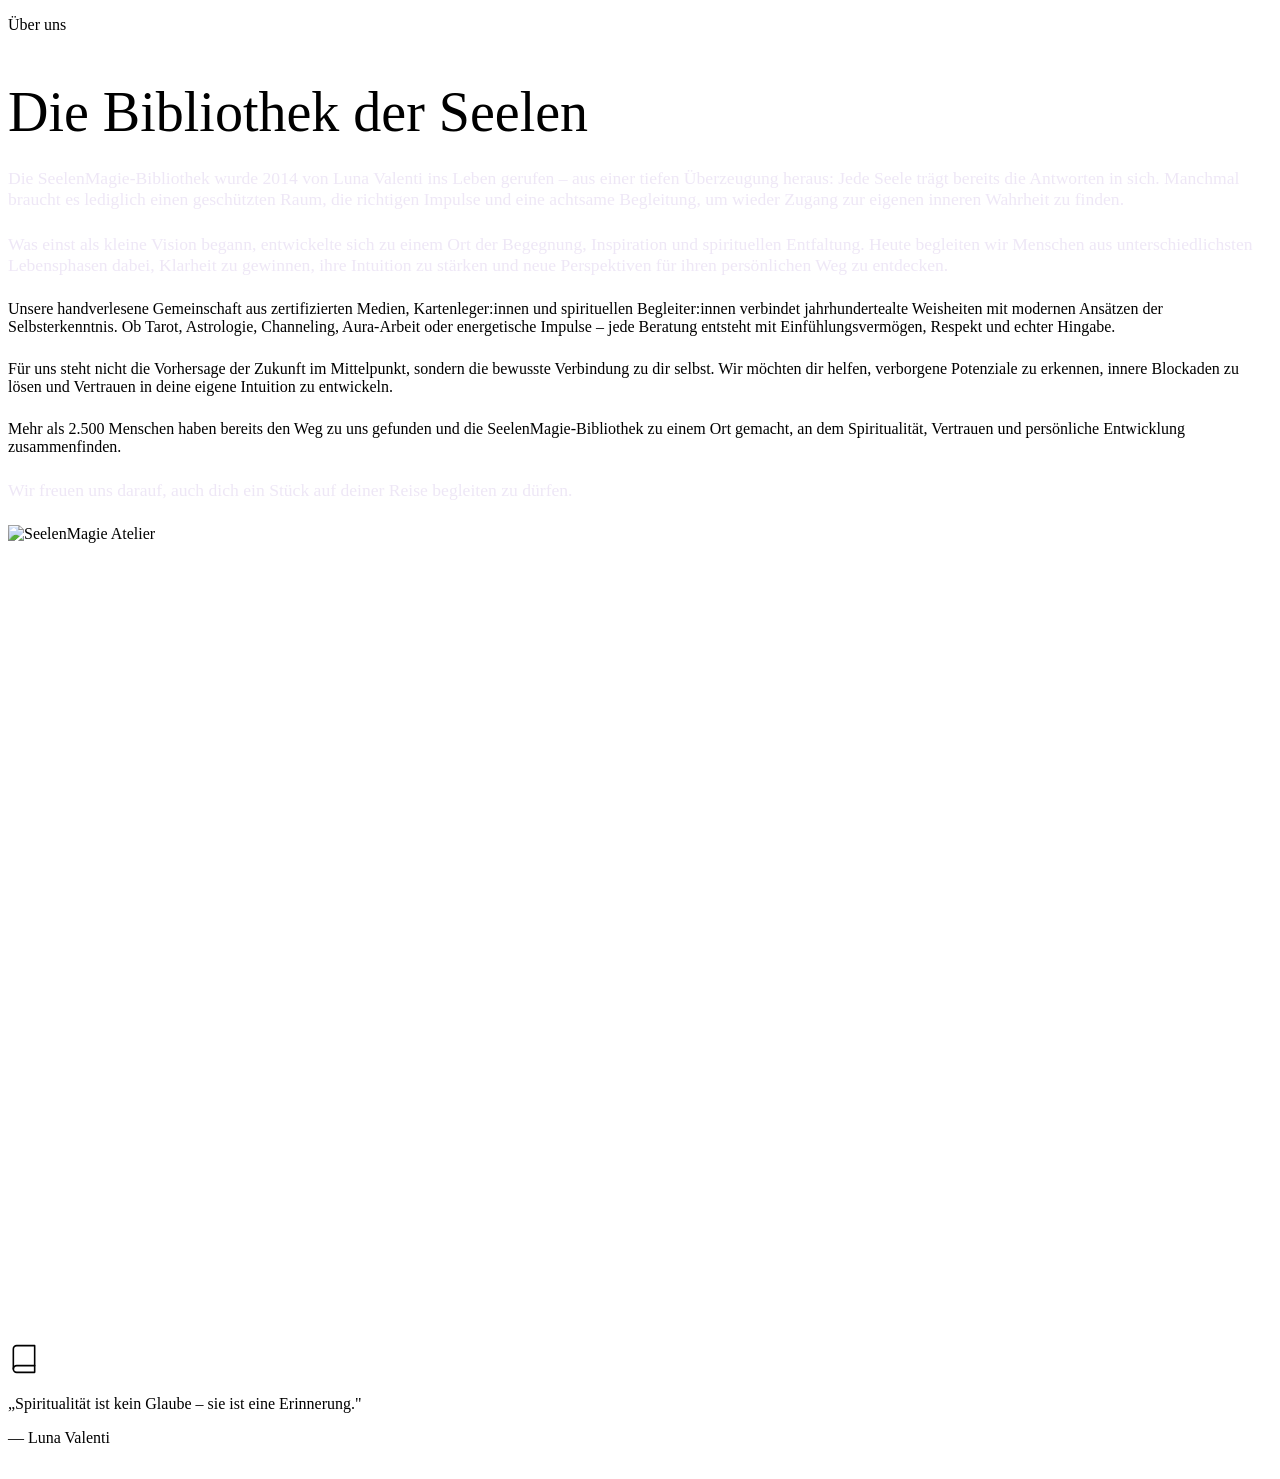
==== about.html @ 80a8d87a "Add files via upload" ====
<!DOCTYPE html>
<html lang="de">
<head>
<meta charset="UTF-8"><meta name="viewport" content="width=device-width,initial-scale=1">
<title>Über uns · SeelenMagie-Bibliothek</title>
<meta name="description" content="Die Geschichte der SeelenMagie-Bibliothek – seit 2014 begleiten wir Seelen auf ihrem Weg.">
<link rel="preconnect" href="https://fonts.googleapis.com">
<link rel="preconnect" href="https://fonts.gstatic.com" crossorigin>
<link href="https://fonts.googleapis.com/css2?family=Cormorant+Garamond:ital,wght@0,300;0,400;0,500;0,600;1,400&family=Inter:wght@300;400;500;600;700&display=swap" rel="stylesheet">
<link rel="stylesheet" href="css/style.css">
</head>
<body data-page="about">
<header class="site-header" id="site-header"></header>
<main>
  <section class="about-wrap">
    <div class="about-content">
      <div>
        <p class="eyebrow">Über uns</p>
        <h1 style="font-size:clamp(2.2rem,4.5vw,3.5rem);font-weight:300;margin-bottom:1.5rem">Die Bibliothek der Seelen</h1>
        <p style="font-size:1.1rem;color:rgba(236,228,245,.9);margin-bottom:1.5rem">Die SeelenMagie-Bibliothek wurde 2014 von Luna Valenti ins Leben gerufen – aus einer tiefen Überzeugung heraus: Jede Seele trägt bereits die Antworten in sich. Manchmal braucht es lediglich einen geschützten Raum, die richtigen Impulse und eine achtsame Begleitung, um wieder Zugang zur eigenen inneren Wahrheit zu finden.</p>
        <p style="font-size:1.1rem;color:rgba(236,228,245,.9);margin-bottom:1.5rem">Was einst als kleine Vision begann, entwickelte sich zu einem Ort der Begegnung, Inspiration und spirituellen Entfaltung. Heute begleiten wir Menschen aus unterschiedlichsten Lebensphasen dabei, Klarheit zu gewinnen, ihre Intuition zu stärken und neue Perspektiven für ihren persönlichen Weg zu entdecken.</p>
        <p style="color:var(--muted);margin-bottom:1.5rem">Unsere handverlesene Gemeinschaft aus zertifizierten Medien, Kartenleger:innen und spirituellen Begleiter:innen verbindet jahrhundertealte Weisheiten mit modernen Ansätzen der Selbsterkenntnis. Ob Tarot, Astrologie, Channeling, Aura-Arbeit oder energetische Impulse – jede Beratung entsteht mit Einfühlungsvermögen, Respekt und echter Hingabe.</p>
        <p style="color:var(--muted);margin-bottom:1.5rem">Für uns steht nicht die Vorhersage der Zukunft im Mittelpunkt, sondern die bewusste Verbindung zu dir selbst. Wir möchten dir helfen, verborgene Potenziale zu erkennen, innere Blockaden zu lösen und Vertrauen in deine eigene Intuition zu entwickeln.</p>
        <p style="color:var(--muted);margin-bottom:1.5rem">Mehr als 2.500 Menschen haben bereits den Weg zu uns gefunden und die SeelenMagie-Bibliothek zu einem Ort gemacht, an dem Spiritualität, Vertrauen und persönliche Entwicklung zusammenfinden.</p>
        <p style="font-size:1.1rem;color:rgba(236,228,245,.9);margin-bottom:1.5rem">Wir freuen uns darauf, auch dich ein Stück auf deiner Reise begleiten zu dürfen.</p>
      </div>
      <div class="about-image"style=padding-bottom:43rem >
        <div class="skewed"><img src="images/sm-hero.jpg" alt="SeelenMagie Atelier"style=padding-bottom:7rem></div>
      </div>
    </div>
  </section>
  <section class="quote-section">
    <div class="quote-box">
      <div class="quote-icon"><svg width="32" height="32" viewBox="0 0 24 24" fill="none" stroke="currentColor" stroke-width="1.2" stroke-linecap="round" stroke-linejoin="round"><path d="M4 19.5A2.5 2.5 0 0 1 6.5 17H20"/><path d="M6.5 2H20v20H6.5A2.5 2.5 0 0 1 4 19.5v-15A2.5 2.5 0 0 1 6.5 2z"/></svg></div>
      <p class="quote-text">„Spiritualität ist kein Glaube – sie ist eine Erinnerung."</p>
      <p class="quote-author">— Luna Valenti</p>
    </div>
  </section>


  <section class="xy" style="padding-top:0.5rem;>
    <div class="xx">
    </div>
  </section>

</main>
<footer class="site-footer" id="site-footer"></footer>
<script src="js/products.js"></script>
<script src="js/app.js"></script>
</body>
</html>
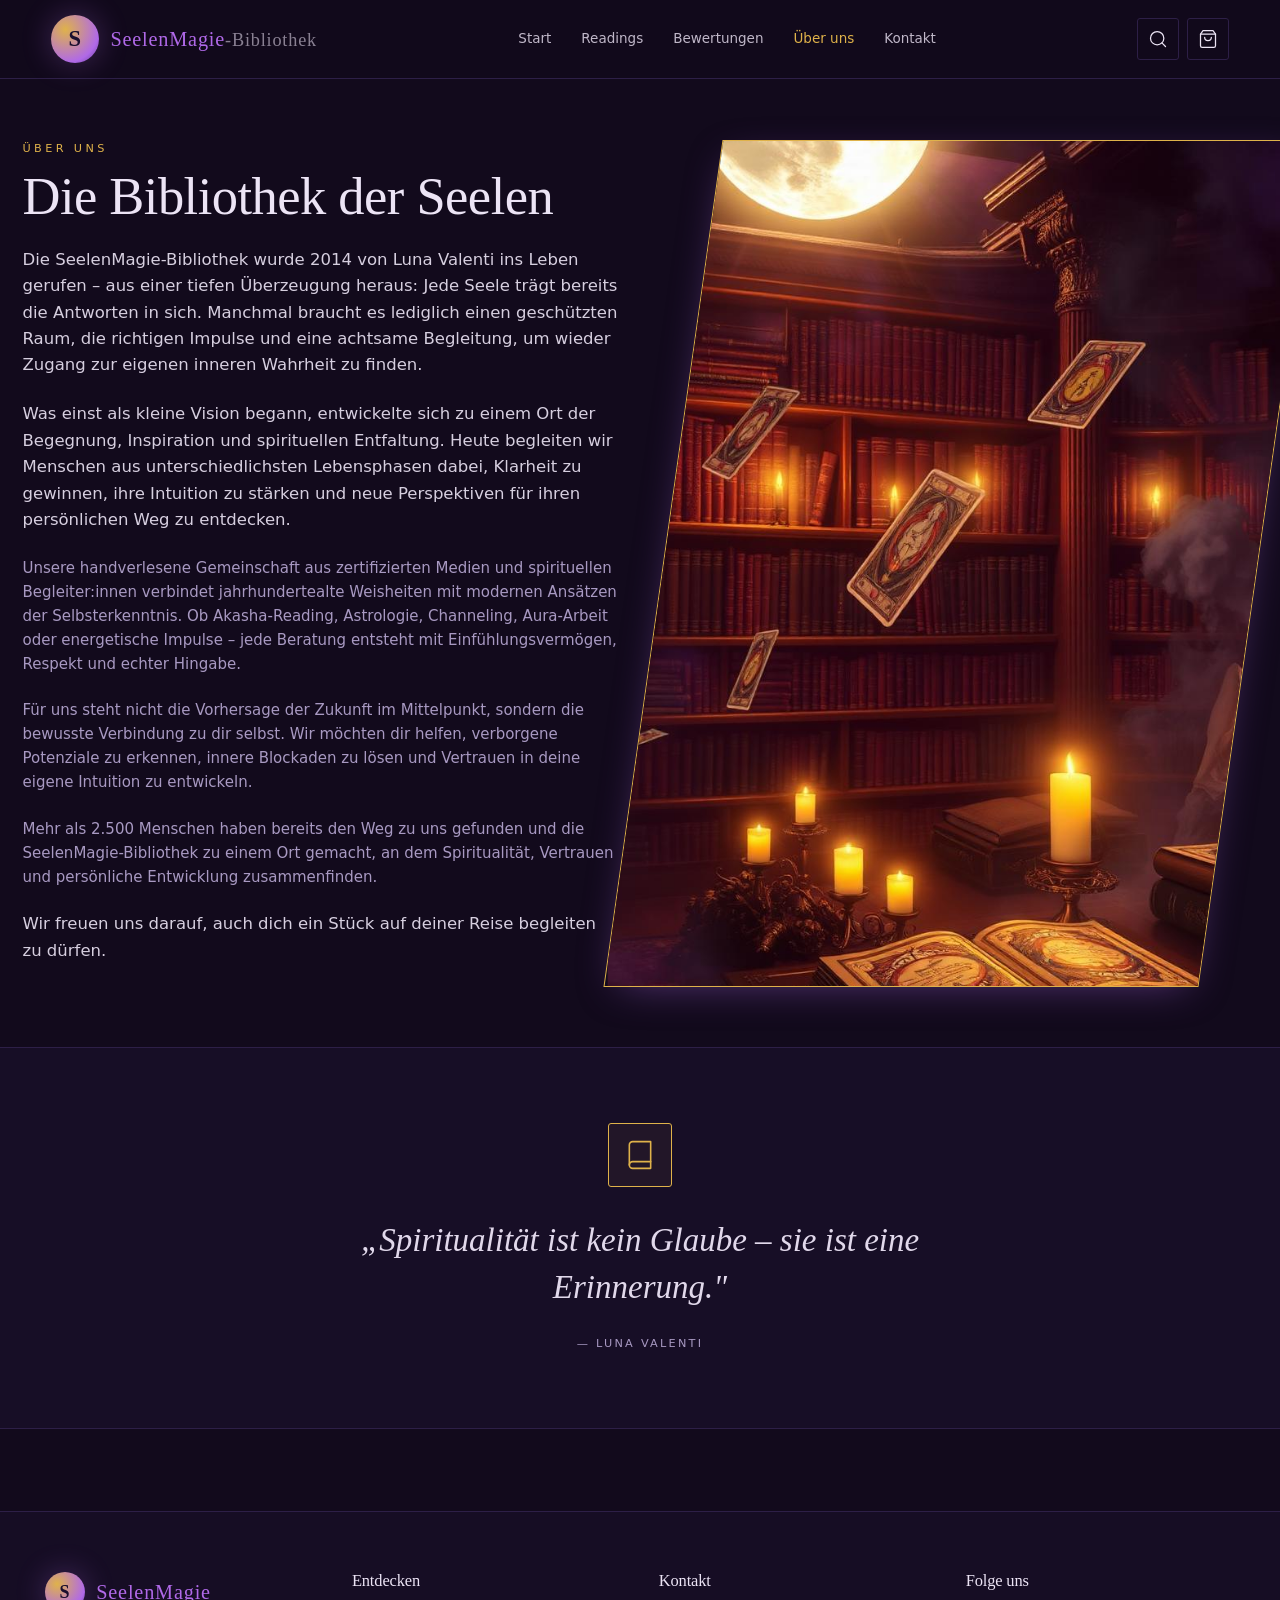
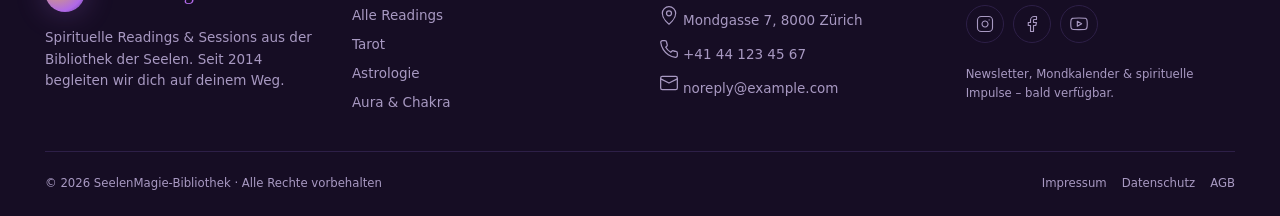
==== commit 096e02f8: "Update about.html" ====
--- a/about.html
+++ b/about.html
@@ -19,7 +19,7 @@
         <h1 style="font-size:clamp(2.2rem,4.5vw,3.5rem);font-weight:300;margin-bottom:1.5rem">Die Bibliothek der Seelen</h1>
         <p style="font-size:1.1rem;color:rgba(236,228,245,.9);margin-bottom:1.5rem">Die SeelenMagie-Bibliothek wurde 2014 von Luna Valenti ins Leben gerufen – aus einer tiefen Überzeugung heraus: Jede Seele trägt bereits die Antworten in sich. Manchmal braucht es lediglich einen geschützten Raum, die richtigen Impulse und eine achtsame Begleitung, um wieder Zugang zur eigenen inneren Wahrheit zu finden.</p>
         <p style="font-size:1.1rem;color:rgba(236,228,245,.9);margin-bottom:1.5rem">Was einst als kleine Vision begann, entwickelte sich zu einem Ort der Begegnung, Inspiration und spirituellen Entfaltung. Heute begleiten wir Menschen aus unterschiedlichsten Lebensphasen dabei, Klarheit zu gewinnen, ihre Intuition zu stärken und neue Perspektiven für ihren persönlichen Weg zu entdecken.</p>
-        <p style="color:var(--muted);margin-bottom:1.5rem">Unsere handverlesene Gemeinschaft aus zertifizierten Medien, Kartenleger:innen und spirituellen Begleiter:innen verbindet jahrhundertealte Weisheiten mit modernen Ansätzen der Selbsterkenntnis. Ob Tarot, Astrologie, Channeling, Aura-Arbeit oder energetische Impulse – jede Beratung entsteht mit Einfühlungsvermögen, Respekt und echter Hingabe.</p>
+        <p style="color:var(--muted);margin-bottom:1.5rem">Unsere handverlesene Gemeinschaft aus zertifizierten Medien und spirituellen Begleiter:innen verbindet jahrhundertealte Weisheiten mit modernen Ansätzen der Selbsterkenntnis. Ob Akasha-Reading, Astrologie, Channeling, Aura-Arbeit oder energetische Impulse – jede Beratung entsteht mit Einfühlungsvermögen, Respekt und echter Hingabe.</p>
         <p style="color:var(--muted);margin-bottom:1.5rem">Für uns steht nicht die Vorhersage der Zukunft im Mittelpunkt, sondern die bewusste Verbindung zu dir selbst. Wir möchten dir helfen, verborgene Potenziale zu erkennen, innere Blockaden zu lösen und Vertrauen in deine eigene Intuition zu entwickeln.</p>
         <p style="color:var(--muted);margin-bottom:1.5rem">Mehr als 2.500 Menschen haben bereits den Weg zu uns gefunden und die SeelenMagie-Bibliothek zu einem Ort gemacht, an dem Spiritualität, Vertrauen und persönliche Entwicklung zusammenfinden.</p>
         <p style="font-size:1.1rem;color:rgba(236,228,245,.9);margin-bottom:1.5rem">Wir freuen uns darauf, auch dich ein Stück auf deiner Reise begleiten zu dürfen.</p>
--- a/css/style.css
+++ b/css/style.css
@@ -0,0 +1,722 @@
+/* ============ SeelenMagie-Bibliothek — Static CSS ============ */
+:root{
+  --bg:#120a1c;
+  --bg-2:#1a1029;
+  --card:#1d1330;
+  --border:#2d1f47;
+  --text:#ece4f5;
+  --muted:#a899c2;
+  --mystic:#b069e8;
+  --mystic-deep:#5a3a8c;
+  --gold:#dfb24a;
+  --gold-soft:#ecd58c;
+  --danger:#d94f4f;
+  --radius:.2rem;
+  --shadow:0 10px 40px -15px rgba(176,105,232,.5);
+  --shadow-glow:0 0 30px rgba(176,105,232,.3);
+}
+
+*{box-sizing:border-box;margin:0;padding:0}
+html{scroll-behavior:smooth;font-size:15px}
+body{
+  font-family: 'Inter', system-ui, sans-serif;
+  font-weight: 400;
+  background:var(--bg);
+  color:var(--text);
+  line-height:1.6;
+  min-height:100vh;
+  display:flex;
+  flex-direction:column;
+}
+h1,h2,h3,h4{
+  font-family: ui-serif, Georgia, Cambria, "Times New Roman", Times, serif;
+  letter-spacing: -0.01em;
+  font-weight: 300; /* die elegante dünne Variante */
+  letter-spacing: -0.01em;
+  line-height: 1.05;
+}
+.italic-accent {
+  font-style: italic;
+  font-weight: 400;
+}
+a{color:inherit;text-decoration:none}
+img{max-width:100%;display:block}
+button{font:inherit;cursor:pointer;border:none;background:none;color:inherit}
+input,textarea,select{font:inherit;color:inherit}
+
+.container{max-width: 100%;;margin:0 auto;  padding:0 clamp(1rem, 5vw, 3rem);}
+
+.container-index {
+  width: 100%;
+  max-width: 2000px;
+  margin: 0 auto;
+  padding: 0 clamp(2rem, 6vw, 8rem) 4rem;
+  box-sizing: border-box;
+  
+}
+
+@media (max-width: 900px) {
+  .container-index {
+    padding-left: 2rem;
+    padding-right: 2rem;
+  }
+}
+
+.container-index{
+  padding-left:8rem; padding-right:8rem;
+}
+@media (max-width: 900px){
+  .container-index{ padding-left:2rem; padding-right:2rem; }
+}
+
+/* Mobile: weniger Padding auf Index-Sektionen */
+@media (max-width: 640px){
+  body[data-page="home"] .container,
+  body[data-page="home"] .container-index{
+    padding-left: 2rem!important;
+    padding-right: 2rem!important;
+  }
+}
+
+.eyebrow{
+  color:var(--gold);
+  letter-spacing:.3em;
+  text-transform:uppercase;
+  font-size:.75rem;
+  margin-bottom:.75rem;
+}
+.text-mystic{color:var(--mystic)}
+.text-gold{color:var(--gold)}
+.text-muted{color:var(--muted)}
+
+/* ============ Buttons ============ */
+.btn{
+  display:inline-flex;align-items:center;justify-content:center;gap:.5rem;
+  padding:.75rem 1.5rem;border-radius:var(--radius);
+  font-size:.95rem;font-weight:500;
+  transition:all .2s;cursor:pointer;
+  border:1px solid transparent;
+}
+.btn-primary{
+  background:linear-gradient(135deg,var(--mystic),var(--gold));
+  color:#1a0f2e;font-weight:600;
+  box-shadow:var(--shadow);
+}
+.btn-primary:hover{opacity:.92;transform:translateY(-1px)}
+.btn-outline{
+  border:1px solid var(--gold);
+  color:var(--text);
+}
+.btn-outline:hover{background:rgba(223,178,74,.1)}
+.btn-lg{padding:.95rem 2rem;font-size:1rem}
+.btn-sm{padding:.5rem 1rem;font-size:.85rem}
+
+/* ============ Header ============ */
+.site-header{
+  position:fixed;top:0;left:0;right:0;z-index:50;
+  background:rgba(18,10,28,.85);
+  backdrop-filter:blur(12px);
+  border-bottom:1px solid var(--border);
+}
+.nav{
+  display:flex;align-items:center;justify-content:space-between;
+  padding:1rem 1.5rem;max-width:1280px;margin:0 auto;
+  gap:1rem;
+}
+.brand{
+  display:flex;align-items:center;gap:.75rem;
+  font-family:'Cormorant Garamond',serif;
+  font-size:1.35rem;letter-spacing:.04em;
+}
+.logo{
+  width:48px;height:48px;border-radius:50%;
+  background:radial-gradient(circle at 30% 30%,var(--gold),var(--mystic) 70%,var(--mystic-deep));
+  display:flex;align-items:center;justify-content:center;
+  font-family:'Cormorant Garamond',serif;
+  font-size:1.5rem;color:#1a0f2e;font-weight:600;
+  box-shadow:var(--shadow-glow);
+  flex-shrink:0;
+}
+.brand-text .secondary{color:rgba(236,228,245,.55);font-size:.9em}
+
+.nav-links{display:flex;gap:2rem;align-items:center}
+.nav-links a{
+  font-size:.9rem;color:rgba(236,228,245,.8);
+  transition:color .2s;
+}
+.nav-links a:hover,.nav-links a.active{color:var(--gold)}
+
+.nav-actions{display:flex;align-items:center;gap:.5rem}
+.icon-btn{
+  width:42px;height:42px;border-radius:var(--radius);
+  border:1px solid var(--border);
+  display:flex;align-items:center;justify-content:center;
+  position:relative;
+  transition:all .2s;color:var(--text);
+}
+.icon-btn:hover{border-color:var(--gold);color:var(--gold)}
+.cart-count{
+  position:absolute;top:-6px;right:-6px;
+  background:var(--gold);color:#1a0f2e;
+  font-size:.7rem;font-weight:700;
+  width:20px;height:20px;border-radius:50%;
+  display:flex;align-items:center;justify-content:center;
+}
+
+/* Search bar (slide-in) */
+.search-form{
+  position:absolute;top:110%;right:-110%;
+  width:min(35rem,90vw);height:3.5rem;
+  background:var(--border);
+  display:flex;align-items:center;
+  padding:0 1rem;
+  border-radius:var(--radius);
+  box-shadow:0 10px 40px rgba(0,0,0,.5);
+  overflow:hidden;
+  transition:right .4s linear;
+}
+.search-form.active{right:1.5rem}
+.search-form input{
+  height:100%;width:100%;background:none;border:none;outline:none;
+  font-size:1.1rem;color:var(--text);padding:0 1rem;
+}
+.search-form label{
+  font-size:1.2rem;padding:0 1rem;color:var(--gold);cursor:pointer;
+  display:flex;align-items:center;
+}
+
+.mobile-toggle{display:none}
+
+/* ============ Hero ============ */
+.hero{
+  position:relative;min-height:92vh;
+  display:flex;align-items:center;justify-content:center;
+  overflow:hidden;
+  margin-top:0;padding-top:80px;
+}
+.hero-bg{position:absolute;inset:0;z-index:0}
+.hero-bg img{width:100%;height:100%;object-fit:cover}
+.hero-overlay{
+  position:absolute;inset:0;
+  background:linear-gradient(180deg,rgba(18,10,28,.4) 0%,rgba(18,10,28,.92) 100%);
+  z-index:1;
+}
+.hero-content{
+  position:relative;z-index:2;text-align:center;
+  max-width:900px;padding:2rem 1.5rem;
+}
+.hero-eyebrow{
+  color:var(--gold);letter-spacing:.4em;text-transform:uppercase;
+  font-size:.8rem;margin-bottom:1.5rem;
+  display:flex;align-items:center;justify-content:center;gap:.5rem;
+}
+.hero h1{
+  font-size:clamp(2.5rem,6vw,5rem);
+  margin-bottom:2rem;font-weight:300;
+}
+.hero h1 em{color:var(--mystic);font-style:italic}
+.hero-sub{
+  font-size:1.1rem;color:var(--muted);max-width:600px;
+  margin:0 auto 2.5rem;
+}
+.hero-cta{display:flex;gap:1rem;justify-content:center;flex-wrap:wrap}
+
+/* ============ Sections ============ */
+section{padding:5rem 0}
+.section-head{
+  display:flex;align-items:flex-end;justify-content:space-between;
+  margin-bottom:2.5rem;flex-wrap:wrap;gap:1rem;
+}
+.section-head h2{font-size:clamp(2rem,4vw,3rem);font-weight:300}
+
+/* Values / feature grid */
+.feature-grid{
+  display:grid;grid-template-columns:repeat(auto-fit,minmax(260px,1fr));
+  gap:1.5rem;
+}
+.feature-card{
+  border:1px solid var(--border);
+  padding:2rem;border-radius:var(--radius);
+  transition:border-color .2s,transform .2s;
+}
+.feature-card:hover{border-color:var(--gold);transform:translateY(-2px)}
+.feature-icon{
+  width:48px;height:48px;color:var(--gold);
+  margin-bottom:1.25rem;
+}
+.feature-card h3{font-size:1.5rem;margin-bottom:.75rem}
+.feature-card p{color:var(--muted);font-size:.95rem}
+
+/* ============ Product cards ============ */
+.product-grid{
+  display:grid;grid-template-columns:repeat(auto-fill,minmax(280px,1fr));
+  gap:1.5rem;
+}
+.product-card{
+  border:1px solid var(--border);
+  border-radius:var(--radius);
+  background:var(--card);
+  overflow:hidden;
+  display:flex;flex-direction:column;
+  transition:all .25s;
+}
+.product-card:hover{border-color:var(--gold);transform:translateY(-3px)}
+.product-image{
+  aspect-ratio:4/5;overflow:hidden;position:relative;display:block;
+}
+.product-image img{
+  width:100%;height:100%;object-fit:cover;
+  transition:.5s;
+}
+.product-card:hover .product-image img{transform:scale(1.05);}
+.product-badges{
+  position:absolute;top:.75rem;left:.75rem;
+  display:flex;gap:.4rem;
+}
+.badge{
+  font-size:.65rem;text-transform:uppercase;letter-spacing:.1em;
+  padding:.3rem .6rem;border-radius:var(--radius);
+  font-weight:600;
+}
+.badge-bestseller{background:var(--gold);color:#1a0f2e}
+.badge-new{background:var(--mystic);color:#fff}
+
+.product-body{padding:1.25rem;display:flex;flex-direction:column;flex:1}
+.product-cat{
+  font-size:.7rem;text-transform:uppercase;letter-spacing:.18em;
+  color:var(--gold);margin-bottom:.4rem;
+}
+.product-title{
+  font-family:'Cormorant Garamond',serif;
+  font-size:1.4rem;margin-bottom:.4rem;
+  transition:text-shadow .25s,color .25s;
+}
+.product-card:hover .product-title{
+  color:var(--gold);
+}
+.product-short{font-size:.88rem;color:var(--muted);margin-bottom:1rem;flex:1}
+.product-meta{
+  display:flex;gap:.85rem;font-size:.78rem;color:var(--muted);
+  margin-bottom:1rem;align-items:center;
+}
+.product-meta .meta-item{display:inline-flex;align-items:center;gap:.3rem}
+.product-meta svg.star{color:var(--gold);fill:var(--gold)}
+.product-foot{display:flex;align-items:center;justify-content:space-between}
+.product-price{
+  font-family:'Cormorant Garamond',serif;
+  font-size:1.5rem;color:var(--gold);
+}
+.add-btn{
+  width:38px;height:38px;border-radius:var(--radius);
+  background:linear-gradient(135deg,var(--mystic),var(--gold));
+  color:#1a0f2e;
+  display:flex;align-items:center;justify-content:center;
+  font-size:1.1rem;font-weight:600;
+  transition:opacity .2s;
+}
+.add-btn:hover{opacity:.85}
+
+/* List view */
+.product-list .product-card{flex-direction:row;max-height:200px}
+.product-list .product-image{aspect-ratio:1;width:200px;flex-shrink:0}
+.product-list .product-body{padding:1.25rem 1.5rem}
+
+/* ============ Quote ============ */
+.quote-section{
+  background:rgba(29,19,48,.5);
+  border-top:1px solid var(--border);
+  border-bottom:1px solid var(--border);
+}
+.quote-box{
+  max-width:780px;margin:0 auto;text-align:center;padding:0 1.5rem;
+}
+.quote-icon{
+  width:64px;height:64px;border:1.5px solid var(--gold);
+  border-radius:var(--radius);
+  display:flex;align-items:center;justify-content:center;
+  margin:0 auto 2rem;color:var(--gold);
+  background:rgba(223,178,74,.05);
+}
+.quote-text{
+  font-family:'Cormorant Garamond',serif;
+  font-style:italic;font-size:clamp(1.4rem,3vw,2.2rem);
+  line-height:1.45;color:rgba(236,228,245,.95);
+}
+.quote-author{
+  margin-top:1.5rem;color:var(--muted);
+  letter-spacing:.2em;text-transform:uppercase;font-size:.75rem;
+}
+
+/* ============ Shop layout ============ */
+.shop-bar{
+  display:flex;flex-wrap:wrap;gap:.75rem;
+  align-items:center;
+  margin-bottom:2rem;padding-bottom:1.5rem;
+  border-bottom:1px solid var(--border);
+}
+.search-input-wrap{position:relative;flex:1;min-width:240px}
+.search-input-wrap svg{
+  position:absolute;left:.85rem;top:50%;transform:translateY(-50%);
+  color:var(--muted);width:18px;height:18px;
+}
+.input,.select,.textarea{
+  width:100%;padding:.7rem 1rem;
+  background:transparent;
+  border:1px solid var(--border);
+  border-radius:var(--radius);
+  color:var(--text);font-size:.95rem;
+  transition:border-color .2s,box-shadow .2s;
+}
+.input{padding-left:2.5rem}
+.input:focus,.select:focus,.textarea:focus,
+.field-input:focus{
+  outline:none;
+  border-color:var(--gold);
+  box-shadow:0 0 0 3px rgba(223,178,74,.15);
+}
+.select{padding-left:1rem;min-width:160px;width:auto;cursor:pointer}
+.view-toggle{display:flex;border:1px solid var(--border);border-radius:var(--radius);overflow:hidden}
+.view-toggle button{padding:.55rem .7rem;color:var(--muted)}
+.view-toggle button.active{background:var(--bg-2);color:var(--gold)}
+
+.shop-layout{display:grid;grid-template-columns:260px 1fr;gap:2.5rem}
+.filter-sidebar h3{
+  font-size:1.1rem;margin-bottom:.85rem;color:var(--text);
+}
+.filter-block{margin-bottom:2rem}
+.filter-option{
+  display:flex;align-items:center;gap:.6rem;
+  padding:.4rem 0;font-size:.9rem;color:var(--muted);
+  cursor:pointer;
+}
+.filter-option:hover{color:var(--text)}
+.filter-option input{accent-color:var(--gold)}
+.filter-count{margin-left:auto;font-size:.75rem;opacity:.7}
+
+.price-range{display:flex;gap:.5rem;align-items:center;margin-top:.5rem}
+.price-range input[type=range]{flex:1;accent-color:var(--gold)}
+.price-display{font-size:.85rem;color:var(--muted);margin-top:.5rem;display:flex;justify-content:space-between}
+
+/* ============ Drawer (cart) ============ */
+.drawer-backdrop{
+  position:fixed;inset:0;background:rgba(0,0,0,.6);
+  z-index:90;opacity:0;pointer-events:none;
+  transition:opacity .25s;
+}
+.drawer-backdrop.active{opacity:1;pointer-events:auto}
+.drawer{
+  position:fixed;top:0;right:-100%;
+  width:min(420px,100vw);height:100%;
+  background:var(--bg-2);
+  z-index:100;
+  display:flex;flex-direction:column;
+  padding:1.5rem;
+  border-left:1px solid var(--border);
+  transition:right .3s ease;
+  overflow-y:auto;
+}
+.drawer.active{right:0}
+.drawer-head{
+  display:flex;align-items:center;justify-content:space-between;
+  margin-bottom:1.5rem;padding-bottom:1rem;
+  border-bottom:1px solid var(--border);
+}
+.drawer-head h2{
+  font-size:1.6rem;display:flex;align-items:center;gap:.6rem;
+}
+.drawer-close{font-size:1.5rem;color:var(--muted)}
+.cart-empty{text-align:center;padding:3rem 1rem;color:var(--muted)}
+.cart-item{
+  display:flex;gap:.85rem;padding:1rem 0;
+  border-bottom:1px solid var(--border);
+}
+.cart-item img{
+  width:64px;height:64px;border-radius:var(--radius);object-fit:cover;
+  flex-shrink:0;
+}
+.cart-item-body{flex:1;min-width:0}
+.cart-item-title{font-weight:500;font-size:.95rem;margin-bottom:.25rem}
+.cart-item-meta{font-size:.75rem;color:var(--muted);margin-bottom:.5rem}
+.cart-item-foot{display:flex;align-items:center;justify-content:space-between}
+.qty-ctrl{display:flex;border:1px solid var(--border);border-radius:var(--radius)}
+.qty-ctrl button{padding:.25rem .55rem;color:var(--muted)}
+.qty-ctrl span{padding:.25rem .6rem;font-size:.85rem}
+.cart-total{
+  margin-top:auto;padding-top:1rem;
+  border-top:1px solid var(--border);
+}
+.cart-total .row{
+  display:flex;justify-content:space-between;
+  font-size:1.1rem;margin-bottom:1rem;
+}
+.cart-total .row .price{color:var(--gold);font-weight:600}
+
+/* ============ Forms (Checkout / Contact) ============ */
+.form-section{margin-bottom:2.5rem}
+.form-section h2{
+  font-family:'Cormorant Garamond',serif;
+  font-size:1.6rem;margin-bottom:1rem;
+}
+.form-grid{display:grid;grid-template-columns:1fr 1fr;gap:1rem}
+.form-grid .full{grid-column:1/-1}
+.field{display:flex;flex-direction:column;gap:.4rem}
+.field label{font-size:.95rem;color:var(--text)}
+.field-input{
+  padding:.75rem 1rem;
+  background:transparent;
+  border:1px solid var(--border);
+  border-radius:var(--radius);
+  color:var(--text);font-size:1rem;
+  transition:border-color .2s,box-shadow .2s;
+  width:100%;
+}
+.textarea{min-height:120px;resize:vertical;font-family:inherit}
+
+/* radio group payment */
+.pay-option{
+  display:flex;align-items:center;gap:.75rem;
+  padding:1rem;border:1px solid var(--border);
+  border-radius:var(--radius);cursor:pointer;
+  margin-bottom:.75rem;
+  transition:border-color .2s;
+}
+.pay-option:hover{border-color:var(--gold)}
+.pay-option input{accent-color:var(--gold)}
+.pay-option .pay-label{font-weight:500}
+.pay-option .pay-hint{font-size:.8rem;color:var(--muted)}
+
+/* Checkout layout */
+.checkout-grid{display:grid;grid-template-columns:1fr 380px;gap:2.5rem;align-items:start}
+.summary-card{
+  border:1px solid var(--border);
+  border-radius:var(--radius);
+  padding:1.5rem;
+  background:var(--card);
+  position:sticky;top:100px;
+}
+.summary-card h2{font-size:1.3rem;margin-bottom:1rem;font-family:'Cormorant Garamond',serif}
+.summary-row{display:flex;justify-content:space-between;font-size:.9rem;color:var(--muted);margin:.4rem 0}
+.summary-total{
+  display:flex;justify-content:space-between;
+  font-size:1.15rem;margin-top:1rem;padding-top:1rem;
+  border-top:1px solid var(--border);
+}
+.summary-total .price{color:var(--gold);font-family:'Cormorant Garamond',serif;font-size:1.5rem}
+
+/* ============ Reviews ============ */
+.reviews-grid{
+  display:grid;grid-template-columns:repeat(auto-fit,minmax(280px,1fr));
+  gap:1.25rem;
+}
+.review-card{
+  border:1px solid var(--border);
+  border-radius:.5rem;
+  padding:1.5rem;
+  background:var(--card);
+  text-align:center;
+  display:flex;flex-direction:column;align-items:center;
+}
+.review-avatar{
+  width:56px;height:56px;border-radius:50%;
+  background:linear-gradient(135deg,var(--mystic),var(--gold));
+  display:flex;align-items:center;justify-content:center;
+  font-family:'Cormorant Garamond',serif;font-size:1.5rem;
+  color:#1a0f2e;font-weight:600;
+  margin-bottom:.75rem;
+}
+.review-name{font-weight:600;margin-bottom:.15rem}
+.review-reading{font-size:.78rem;color:var(--gold);margin-bottom:.5rem;letter-spacing:.05em}
+.review-stars{color:var(--gold);margin-bottom:.75rem;font-size:.95rem;letter-spacing:.05em}
+.review-text{
+  font-size:.92rem;color:var(--muted);line-height:1.55;
+  font-style:italic;
+}
+
+/* ============ About — diagonal image ============ */
+.about-wrap{position:relative;padding:0;min-height:90vh}
+.about-content{
+  display:grid;grid-template-columns:1fr 1fr;gap:3rem;
+  align-items:center;
+  padding:4rem 1.5rem;
+  max-width:1700px;margin:0 auto;
+  position:relative;z-index:2;
+}
+.about-image{
+  position:relative;
+  height:100%;min-height:500px;
+}
+.about-image .skewed{
+  position:absolute;inset:0;
+  transform:skewX(-8deg);
+  overflow:hidden;
+  border:1px solid var(--gold);
+  box-shadow:var(--shadow);
+}
+.about-image .skewed img{
+  width:120%;height:120%;object-fit:cover;
+  transform:skewX(8deg) scale(1.15);
+}
+
+/* ============ Contact ============ */
+.contact-grid{display:grid;grid-template-columns:1fr 320px;gap:2.5rem; width: 100%}
+.contact-info-card{
+  border:1px solid var(--border);
+  border-radius:var(--radius);
+  padding:1.25rem;
+  background:var(--card);
+  margin-bottom:2rem;
+  min-height: 7rem;
+  display:flex;align-items:flex-start;gap:.85rem;
+
+}
+.contact-info-card svg{color:var(--gold);flex-shrink:0;margin-top:.2rem}
+.contact-info-card .label{font-weight:500;margin-bottom:.2rem}
+.contact-info-card .value{font-size:.88rem;color:var(--muted)}
+.contact-info-card a:hover{color:var(--gold)}
+
+
+
+
+
+/* ============ Footer ============ */
+.site-footer{
+  border-top:1px solid var(--border);
+  background:rgba(29,19,48,.4);
+  margin-top:auto;
+}
+.footer-grid{
+  display:grid;grid-template-columns:repeat(auto-fit,minmax(220px,1fr));
+  gap:2.5rem;padding:4rem 0 2rem;
+}
+.footer-grid h4{font-size:1.1rem;margin-bottom:1rem}
+.footer-grid ul{list-style:none}
+.footer-grid li{margin-bottom:.5rem;font-size:.9rem;color:var(--muted)}
+.footer-grid li a:hover{color:var(--gold)}
+.socials{display:flex;gap:.6rem;margin-top:.5rem}
+.social-icon{
+  width:38px;height:38px;border-radius:50%;
+  border:1px solid var(--border);
+  display:flex;align-items:center;justify-content:center;
+  color:var(--muted);transition:all .2s;
+}
+.social-icon:hover{border-color:var(--gold);color:var(--gold)}
+.footer-bottom{
+  border-top:1px solid var(--border);
+  padding:1.5rem 0;
+  display:flex;justify-content:space-between;flex-wrap:wrap;gap:.5rem;
+  font-size:.78rem;color:var(--muted);
+}
+
+/* ============ Toast ============ */
+.toast{
+  position:fixed;bottom:2rem;right:2rem;
+  background:var(--bg-2);border:1px solid var(--gold);
+  padding:1rem 1.25rem;border-radius:var(--radius);
+  box-shadow:var(--shadow);
+  z-index:200;
+  transform:translateY(150%);transition:transform .3s;
+  max-width:320px;
+}
+.toast.active{transform:translateY(0)}
+.toast strong{color:var(--gold);display:block;margin-bottom:.2rem}
+
+/* ============ Responsive ============ */
+@media (max-width:900px){
+  .nav-links{display:none}
+  .nav-links.active{
+    display:flex;flex-direction:column;
+    position:absolute;top:100%;left:0;right:0;
+    background:var(--bg-2);
+    padding:1.5rem;gap:1rem;
+    border-bottom:1px solid var(--border);
+  }
+  .mobile-toggle{display:flex}
+  .shop-layout{grid-template-columns:1fr}
+  .filter-sidebar{display:none}
+  .filter-sidebar.active{display:block}
+  .checkout-grid{grid-template-columns:1fr}
+  .summary-card{position:static}
+  .contact-grid{grid-template-columns:1fr}
+  .about-content{grid-template-columns:1fr}
+  .about-image{min-height:400px}
+  .product-list .product-card{flex-direction:column;max-height:none}
+  .product-list .product-image{width:100%;aspect-ratio:4/3}
+  .form-grid{grid-template-columns:1fr}
+}
+
+@media (max-width:600px){
+  .hero h1{font-size:2.5rem}
+  .hero-cta{flex-direction:column;align-items:stretch}
+  section{padding:3rem 0}
+}
+
+main{padding-top:80px;flex:1}
+.page-head{padding:3rem 0 2rem}
+.page-head h1{font-size:clamp(2.2rem,5vw,3.5rem);font-weight:300;margin-bottom:.5rem}
+.page-head p{color:var(--muted);max-width:640px}
+
+/* Stars utility */
+.stars{display:inline-flex;gap:.1rem;color:var(--gold)}
+
+/* ============ Custom overrides (latest pass) ============ */
+
+/* Header: Brand weiter links, Actions weiter rechts */
+.site-header .nav{
+  max-width: none;
+  padding-left: clamp(1rem, 4vw, 8rem);
+  padding-right: clamp(1rem, 4vw, 8rem);
+}
+
+/* Bestseller auf der Startseite (PC): grösser & breiter, gap 3rem.
+   Mobil & andere Seiten unverändert. */
+@media (min-width: 901px){
+  body[data-page="home"] #featured-grid{
+    grid-template-columns: repeat(4, 1fr)!important;
+    gap: 3rem;
+  }
+}
+
+/* Warenkorb-Drawer: Buttons (Weiter stöbern / Zur Kasse) ganz nach unten */
+.drawer{ overflow: hidden; }
+#cart-body{
+  flex: 1 1 auto;
+  overflow-y: auto;
+  min-height: 0;
+}
+.cart-total{
+  flex-shrink: 0;
+  margin-top: auto;
+}
+
+/* Kasse + Kontakt: Fläche ausnutzen (PC & iPad) bis 8rem L/R Padding,
+   damit nicht alles in der Mitte zusammengequetscht ist. */
+body[data-page="checkout"] main.container,
+body[data-page="contact"] main.container{
+  max-width: none;
+  width: 100%;
+  padding-left: clamp(1.5rem, 6vw, 8rem);
+  padding-right: clamp(1.5rem, 6vw, 8rem);
+}
+body[data-page="contact"] main.container{
+  padding-bottom: 3rem;
+}
+
+/* Auf grossen Screens den inneren Grids auch wirklich Platz geben */
+@media (min-width: 901px){
+  body[data-page="checkout"] .checkout-grid{
+    grid-template-columns: 1fr 420px;
+    gap: 3rem;
+  }
+  body[data-page="contact"] .contact-grid{
+    grid-template-columns: 1fr 360px;
+    gap: 3rem;
+  }
+}
+
+/* Mobile: Header wieder schmal */
+@media (max-width: 900px){
+  .site-header .nav{
+    padding-left: 1.25rem;
+    padding-right: 1.25rem;
+  }
+}
